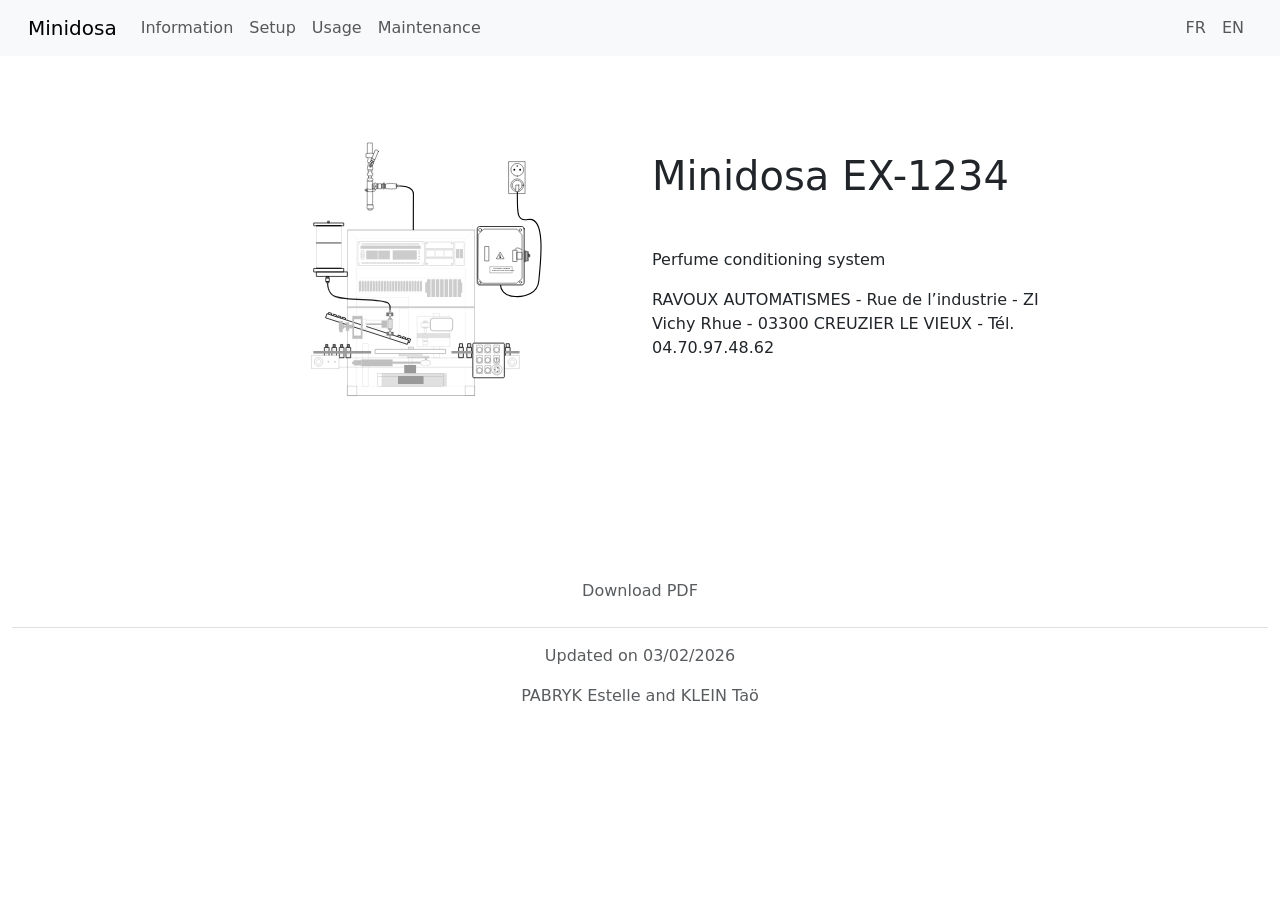
==== index_en.html @ 7af11fb0 "premier commit bash" ====
<!DOCTYPE html>
<html lang="en">

<head>
  <meta charset="UTF-8">
  <meta name="viewport" content="width=device-width, initial-scale=1.0">
  <title>Minidosa</title>
  <link href="https://cdn.jsdelivr.net/npm/bootstrap@5.3.8/dist/css/bootstrap.min.css" rel="stylesheet"
    integrity="sha384-sRIl4kxILFvY47J16cr9ZwB07vP4J8+LH7qKQnuqkuIAvNWLzeN8tE5YBujZqJLB" crossorigin="anonymous" />
  <link href="CSSMinidosa.css" rel="stylesheet" />
</head>

<body>

  <nav class="navbar navbar-expand-lg bg-body-tertiary sticky-top">
    <div class="container-fluid mx-3">
      <a class="navbar-brand" href="index.html">Minidosa</a>
      <button class="navbar-toggler" type="button" data-bs-toggle="collapse" data-bs-target="#navbarText"
        aria-controls="navbarText" aria-expanded="false" aria-label="Toggle navigation">
        <span class="navbar-toggler-icon"></span>
      </button>
      <div class="collapse navbar-collapse" id="navbarText">
        <ul class="navbar-nav me-auto mb-2 mb-lg-0">
          <li class="nav-item"><a class="nav-link" href="Minidosa_INFORMATIONS_EN.html">Information</a></li>
          <li class="nav-item"><a class="nav-link" href="Minidosa_INSTALLATION_EN.html">Setup</a></li>
          <li class="nav-item"><a class="nav-link" href="Minidosa_UTILISATION_EN.html">Usage</a></li>
          <li class="nav-item"><a class="nav-link" href="Minidosa_MAINTENANCE_EN.html">Maintenance</a></li>
        </ul>
        <ul class="navbar-nav mb-2 mb-lg-0 align-items-end"> 
          <li class="nav-item">
            <a class="nav-link" href="index.html">FR</a>
          </li>
          <li class="nav-item">
            <a class="nav-link" href="index_en.html">EN</a>
          </li>
        </ul>
      </div>
    </div>
  </nav>

  <div class="container-fluid">

    <div class="row">

      <div class="col-2"> <!-- Col de gauche pour le menu vertical-->

       

      </div> <!-- fin col de gauche-->

      <div class="col-8 offset2"> <!-- Col de "droite" pour la partie contenu-->

        <section>
          <div class="row py-5">
            <div class="col-12 col-md-6"> <img src="images/Minidosa_vue_ensemble_2.svg" class="w-100 h-100" alt=""> </div>
          <div class="col-12 col-md-6">
            <h1 class="my-5" id="Minidosa">Minidosa EX-1234</h1>
            <p>Perfume conditioning system</p>
            <p>RAVOUX AUTOMATISMES - Rue de l’industrie - ZI Vichy Rhue - 03300 CREUZIER LE VIEUX - Tél. 04.70.97.48.62</p>
          </div>
          </div>
        </section>
        
      </div> <!-- Fin col contenu-->

    </div> <!-- fin row-->
  </div> <!-- fin container-->

  <!-- début footer-->
  <div class="container-fluid">
    <footer class="py-3 my-4">
      <ul class="nav justify-content-center border-bottom pb-3 mb-3 mt-5">
        <li class="nav-item"><a href="#" class="nav-link px-2 text-body-secondary">Download PDF</a></li>
      </ul>
      <p class="text-center text-body-secondary">Updated on 03/02/2026</p>
      <p class="text-center text-body-secondary">PABRYK Estelle and KLEIN Taö</p>
    </footer>
  </div>
  <!-- fin footer-->

  <!-- script JS pour background changeant pendant 1s au clic-->
  <script>
    document.querySelectorAll('.nav-pills .nav-link').forEach(a =>
      a.onclick = () => {
        a.classList.add('clicked');
        setTimeout(() => a.classList.remove('clicked'), 1000);
      }
    );
  </script>


  <script src="https://cdn.jsdelivr.net/npm/bootstrap@5.3.8/dist/js/bootstrap.bundle.min.js"
    integrity="sha384-FKyoEForCGlyvwx9Hj09JcYn3nv7wiPVlz7YYwJrWVcXK/BmnVDxM+D2scQbITxI"
    crossorigin="anonymous"></script>
</body>

</html>
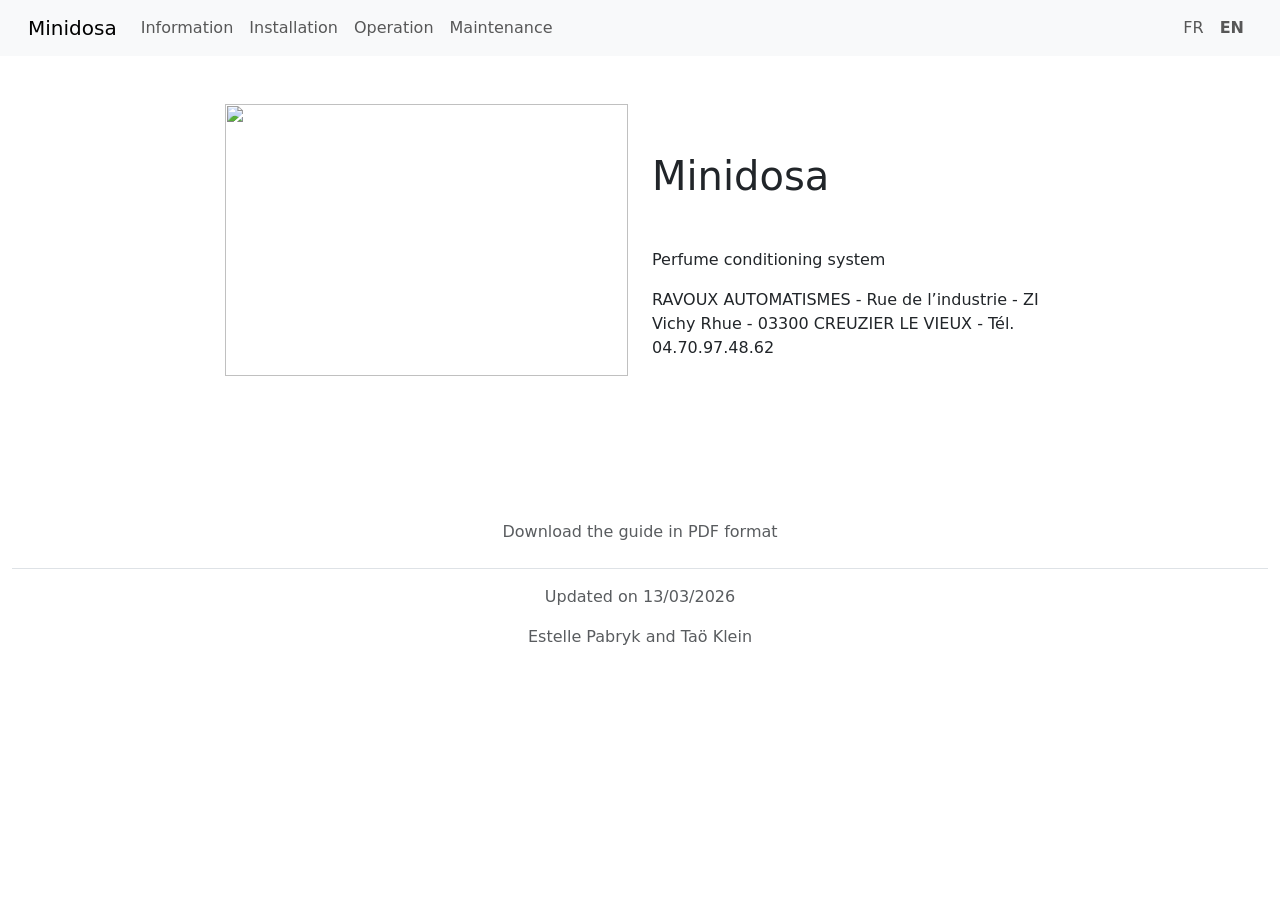
==== commit 975162f7: "Update index_en.html" ====
--- a/index_en.html
+++ b/index_en.html
@@ -7,14 +7,14 @@
   <title>Minidosa</title>
   <link href="https://cdn.jsdelivr.net/npm/bootstrap@5.3.8/dist/css/bootstrap.min.css" rel="stylesheet"
     integrity="sha384-sRIl4kxILFvY47J16cr9ZwB07vP4J8+LH7qKQnuqkuIAvNWLzeN8tE5YBujZqJLB" crossorigin="anonymous" />
-  <link href="CSSMinidosa.css" rel="stylesheet" />
+  <link href="style.css" rel="stylesheet" />
 </head>
 
 <body>
 
   <nav class="navbar navbar-expand-lg bg-body-tertiary sticky-top">
     <div class="container-fluid mx-3">
-      <a class="navbar-brand" href="index.html">Minidosa</a>
+      <a class="navbar-brand" href="index_EN.html">Minidosa</a>
       <button class="navbar-toggler" type="button" data-bs-toggle="collapse" data-bs-target="#navbarText"
         aria-controls="navbarText" aria-expanded="false" aria-label="Toggle navigation">
         <span class="navbar-toggler-icon"></span>
@@ -22,8 +22,8 @@
       <div class="collapse navbar-collapse" id="navbarText">
         <ul class="navbar-nav me-auto mb-2 mb-lg-0">
           <li class="nav-item"><a class="nav-link" href="Minidosa_INFORMATIONS_EN.html">Information</a></li>
-          <li class="nav-item"><a class="nav-link" href="Minidosa_INSTALLATION_EN.html">Setup</a></li>
-          <li class="nav-item"><a class="nav-link" href="Minidosa_UTILISATION_EN.html">Usage</a></li>
+          <li class="nav-item"><a class="nav-link" href="Minidosa_INSTALLATION_EN.html">Installation</a></li>
+          <li class="nav-item"><a class="nav-link" href="Minidosa_UTILISATION_EN.html">Operation</a></li>
           <li class="nav-item"><a class="nav-link" href="Minidosa_MAINTENANCE_EN.html">Maintenance</a></li>
         </ul>
         <ul class="navbar-nav mb-2 mb-lg-0 align-items-end"> 
@@ -31,7 +31,7 @@
             <a class="nav-link" href="index.html">FR</a>
           </li>
           <li class="nav-item">
-            <a class="nav-link" href="index_en.html">EN</a>
+            <a class="nav-link fw-bold" href="index_EN.html">EN</a>
           </li>
         </ul>
       </div>
@@ -52,9 +52,9 @@
 
         <section>
           <div class="row py-5">
-            <div class="col-12 col-md-6"> <img src="images/Minidosa_vue_ensemble_2.svg" class="w-100 h-100" alt=""> </div>
+            <div class="col-12 col-md-6"> <img src="Images/Minidosa_vue_ensemble_2.svg" class="w-100 h-100" alt=""> </div>
           <div class="col-12 col-md-6">
-            <h1 class="my-5" id="Minidosa">Minidosa EX-1234</h1>
+            <h1 class="my-5" id="Minidosa">Minidosa</h1>
             <p>Perfume conditioning system</p>
             <p>RAVOUX AUTOMATISMES - Rue de l’industrie - ZI Vichy Rhue - 03300 CREUZIER LE VIEUX - Tél. 04.70.97.48.62</p>
           </div>
@@ -70,10 +70,12 @@
   <div class="container-fluid">
     <footer class="py-3 my-4">
       <ul class="nav justify-content-center border-bottom pb-3 mb-3 mt-5">
-        <li class="nav-item"><a href="#" class="nav-link px-2 text-body-secondary">Download PDF</a></li>
+        <li class="nav-item">
+          <a href="#" class="nav-link px-2 text-body-secondary">Download the guide in PDF format</a>
+        </li>
       </ul>
-      <p class="text-center text-body-secondary">Updated on 03/02/2026</p>
-      <p class="text-center text-body-secondary">PABRYK Estelle and KLEIN Taö</p>
+      <p class="text-center text-body-secondary">Updated on 13/03/2026</p>
+      <p class="text-center text-body-secondary">Estelle Pabryk and Taö Klein</p>
     </footer>
   </div>
   <!-- fin footer-->
@@ -94,4 +96,5 @@
     crossorigin="anonymous"></script>
 </body>
 
-</html>+
+</html>
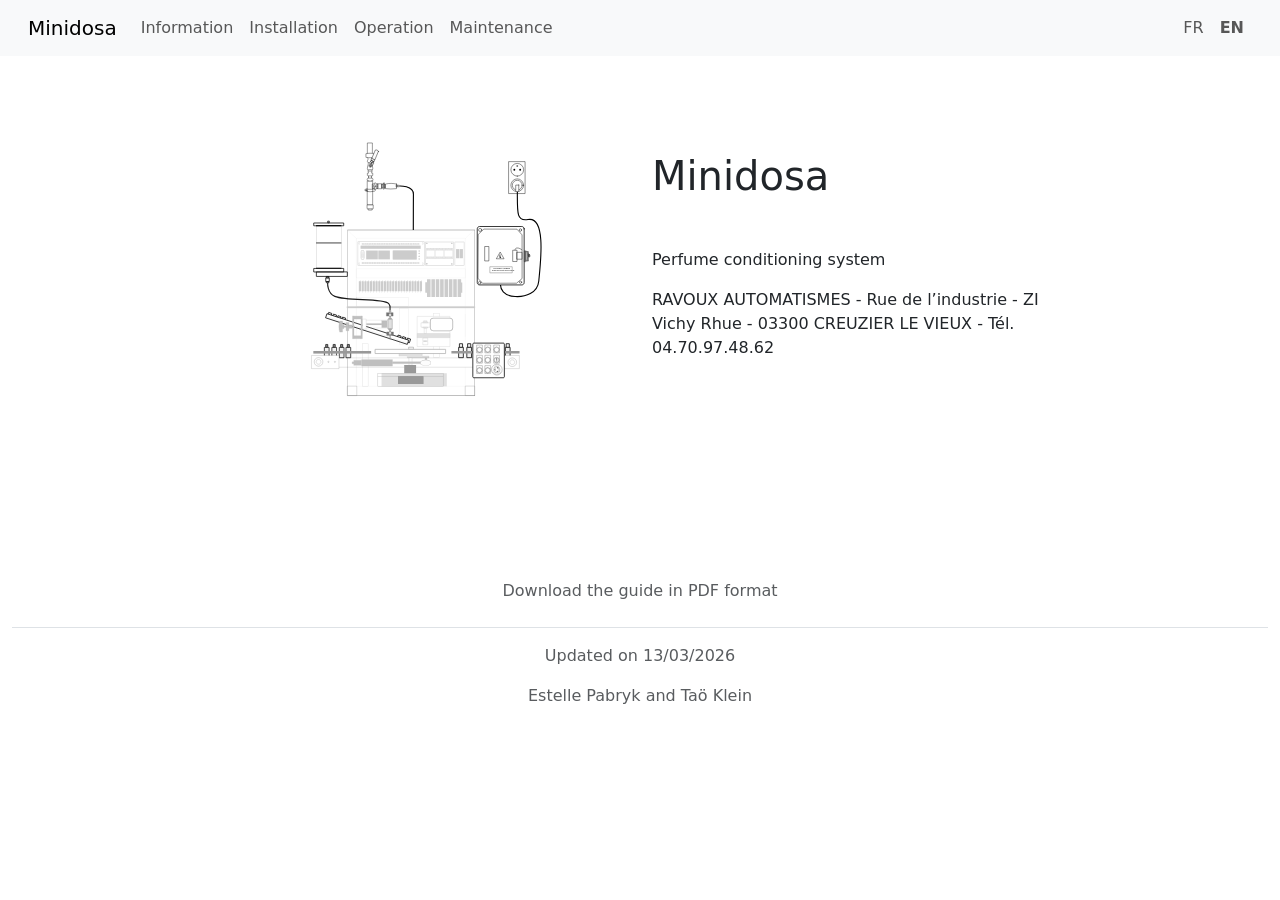
==== commit 95f4eab5: "Update index_en.html" ====
--- a/index_en.html
+++ b/index_en.html
@@ -52,7 +52,7 @@
 
         <section>
           <div class="row py-5">
-            <div class="col-12 col-md-6"> <img src="Images/Minidosa_vue_ensemble_2.svg" class="w-100 h-100" alt=""> </div>
+            <div class="col-12 col-md-6"> <img src="images/Minidosa_vue_ensemble_2.svg" class="w-100 h-100" alt=""> </div>
           <div class="col-12 col-md-6">
             <h1 class="my-5" id="Minidosa">Minidosa</h1>
             <p>Perfume conditioning system</p>
@@ -71,7 +71,7 @@
     <footer class="py-3 my-4">
       <ul class="nav justify-content-center border-bottom pb-3 mb-3 mt-5">
         <li class="nav-item">
-          <a href="#" class="nav-link px-2 text-body-secondary">Download the guide in PDF format</a>
+          <a href="https://seafile.qru.fr/f/451c3701a2da4578b8d6/?dl=1" class="nav-link px-2 text-body-secondary">Download the guide in PDF format</a>
         </li>
       </ul>
       <p class="text-center text-body-secondary">Updated on 13/03/2026</p>
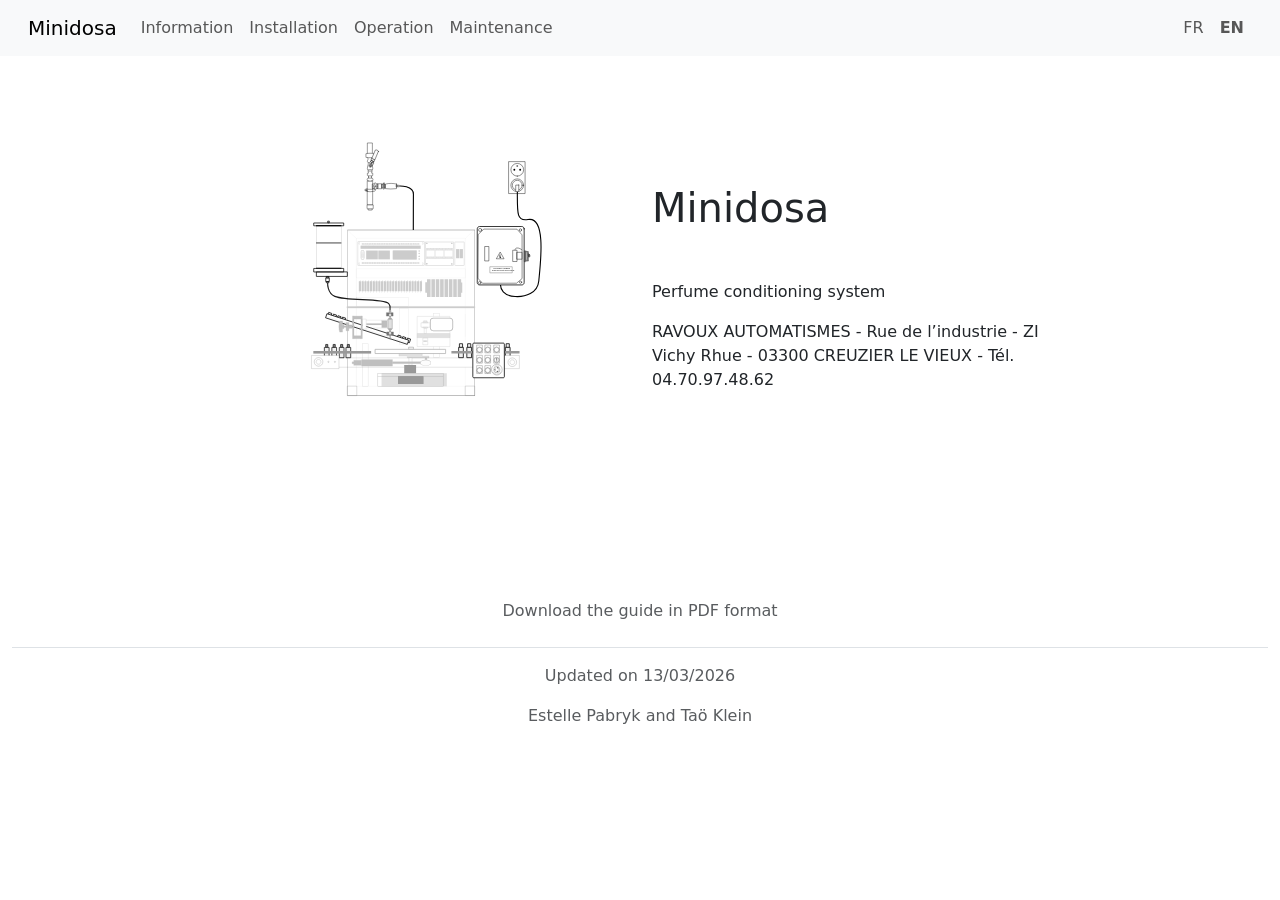
==== commit cb8e46ae: "Update index_en.html" ====
--- a/index_en.html
+++ b/index_en.html
@@ -14,7 +14,7 @@
 
   <nav class="navbar navbar-expand-lg bg-body-tertiary sticky-top">
     <div class="container-fluid mx-3">
-      <a class="navbar-brand" href="index_EN.html">Minidosa</a>
+      <a class="navbar-brand" href="index_en.html">Minidosa</a>
       <button class="navbar-toggler" type="button" data-bs-toggle="collapse" data-bs-target="#navbarText"
         aria-controls="navbarText" aria-expanded="false" aria-label="Toggle navigation">
         <span class="navbar-toggler-icon"></span>
--- a/style.css
+++ b/style.css
@@ -0,0 +1,52 @@
+h1 {margin-top: 2rem;
+	padding-top: 2rem;
+}
+h2 {margin-top: 2rem;
+	padding-top: 2rem;
+	font-weight: bold;
+}
+h3 {margin-top: 2rem;
+	padding-top: 1rem;
+}
+
+.container-fluid .row {
+    margin-bottom: 20px; /* ajuste la valeur */
+}
+
+.nav-pills .nav-link { color: #444; border-radius: 6px; }
+
+/* effet bg gris sur les pills au clic, avec un script JS dans le HTML*/
+.nav-pills .nav-link.clicked {
+    background-color: #e0e0e0;
+}
+
+/* Initialise le compteur principal */
+body {
+  counter-reset: h2counter;
+}
+
+/* Numérotation des h2 */
+h2 {
+  counter-increment: h2counter;
+  counter-reset: h3counter; /* Remet les h3 à 0 à chaque nouveau h2 */
+}
+
+h2::before {
+  content: counter(h2counter) ". ";
+}
+
+/* Numérotation des h3 */
+h3 {
+  counter-increment: h3counter;
+}
+
+h3::before {
+  content: counter(h2counter) "." counter(h3counter) " ";
+}
+
+.image-wrapper {
+  margin: 2rem auto;
+  text-align: center;
+}
+
+
